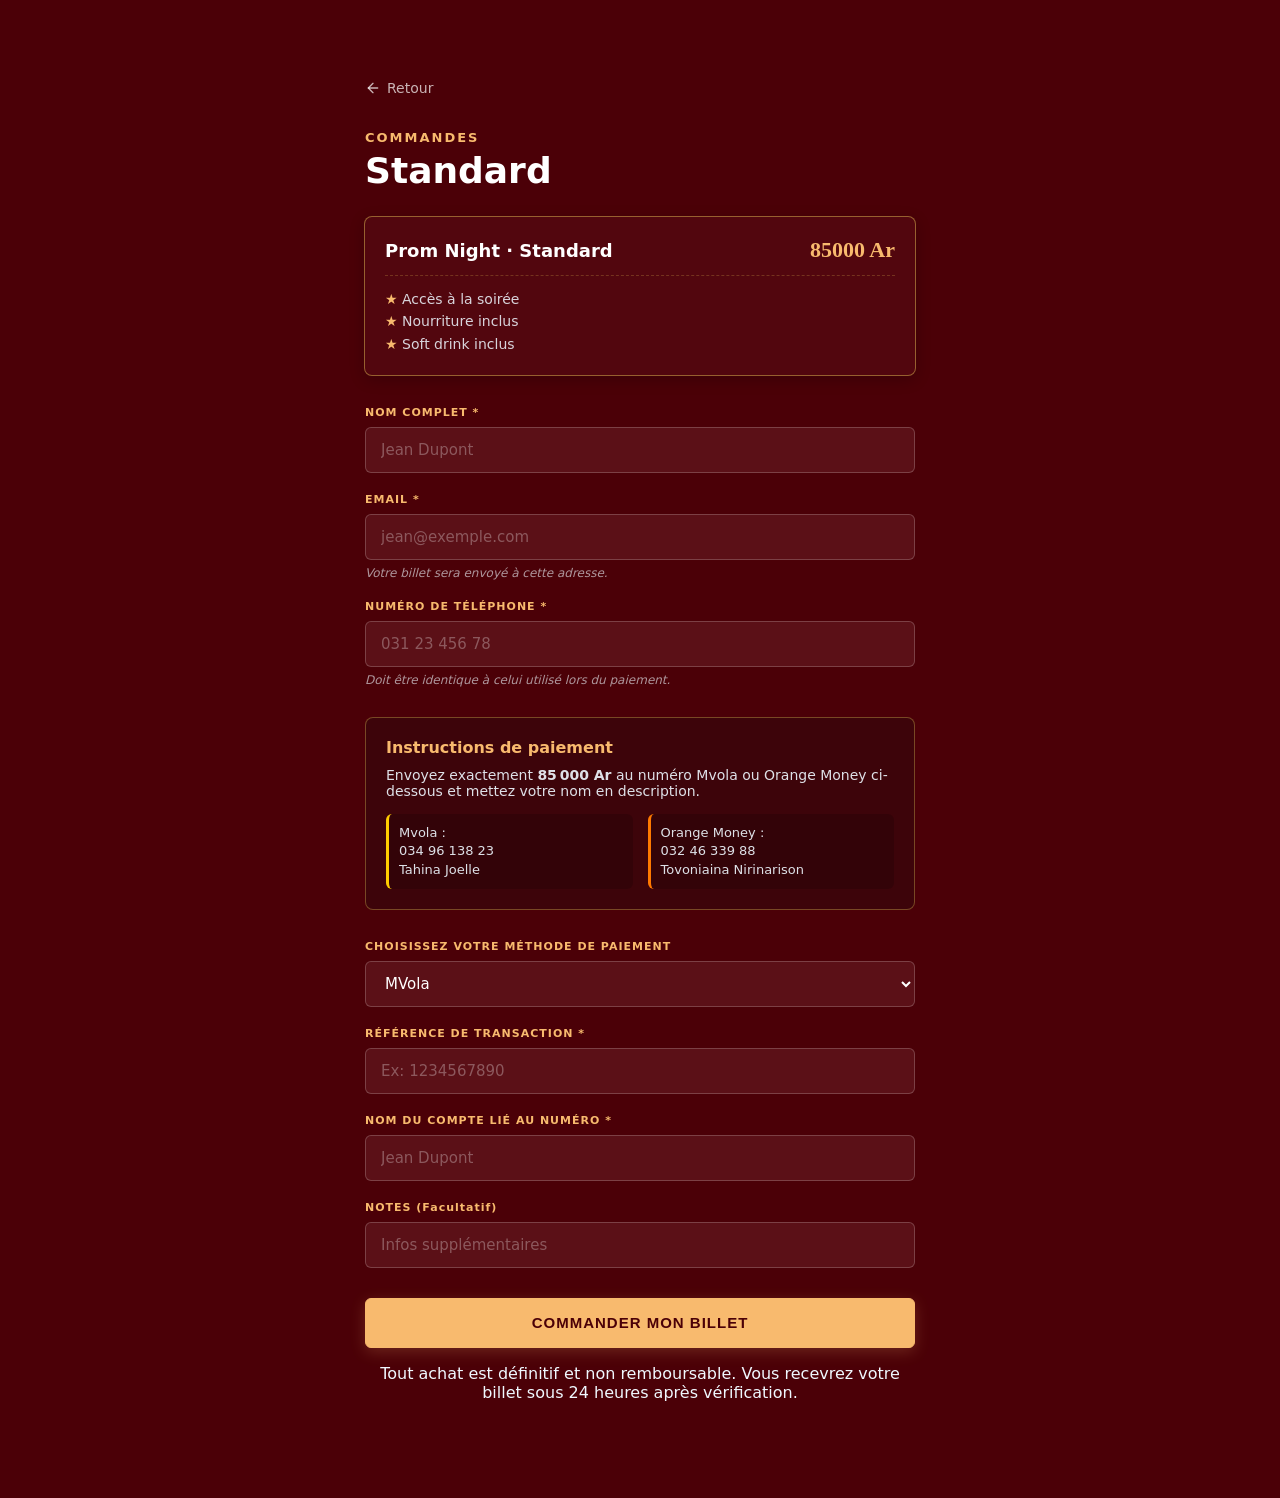
==== standard.html @ c993aa70 "Premier commit" ====
<!DOCTYPE html>
<html lang="fr">

    <head>
    <meta charset="UTF-8">
    <title>Commandes Standard</title>
    <link rel="stylesheet" href="style/standard.css"/>
    </head>

</html>

<body>
    <div class="standard">
        <div class="retour">
            <a href="index.html"><svg xmlns="http://www.w3.org/2000/svg" width="16" height="16" viewBox="0 0 24 24" fill="none" stroke="currentColor" stroke-width="2" stroke-linecap="round" stroke-linejoin="round" class="lucide lucide-arrow-left"><path d="m12 19-7-7 7-7"></path><path d="M19 12H5"></path></svg> Retour</a>
        </div>

        <div class="titre">
            <h3>COMMANDES</h3>
            <h1>Standard</h1>
        </div>

        <div class="infos">
            <div class="cube">
                <div class="prix-modele">
                    <p class="modele">Prom Night · Standard</p>
                    <p class="prix">85000 Ar</p>
                </div>
                
                <p class="carac"><b>★</b> Accès à la soirée<br>
                    <b>★</b> Nourriture inclus<br>
                    <b>★</b> Soft drink inclus</p>
            </div>
        </div>

        <form action="https://api.web3forms.com/submit" method="POST">
            <input type="hidden" name="access_key" value="b6f917ed-807e-40d2-9d2b-b7c85d6cf502">

            <label>
                <p class="info">NOM COMPLET *</p>
                <input type="text" name="nom" placeholder="Jean Dupont" required>
            </label>

            <label>
                <p class="info">EMAIL *</p>
                <input type="email" name="email" placeholder="jean@exemple.com" required>
                <p class="precision">Votre billet sera envoyé à cette adresse.</p>
            </label>
                
            <label>
                <p class="info">NUMÉRO DE TÉLÉPHONE *</p>
                <input type="tel" name="telephone" placeholder="031 23 456 78" pattern="[0-9+\s]+" required>
                 <p class="precision">Doit être identique à celui utilisé lors du paiement.</p>
            </label>

            <div class="instructions">
                <h4>Instructions de paiement</h4>
                <p>Envoyez exactement <b>85 000 Ar</b> au numéro Mvola ou Orange Money ci-dessous et mettez votre nom en description.</p>
                <div class="numero">
                    <p class="mvola">Mvola :<br>034 96 138 23<br>Tahina Joelle</p>
                    <p class="orange">Orange Money :<br>032 46 339 88<br>Tovoniaina Nirinarison</p>
                </div>

            </div>

            <label>
                <p class="info">CHOISISSEZ VOTRE MÉTHODE DE PAIEMENT</p>
                <select name="paiement">
                    <option value="Mvola">MVola</option>
                    <option value="Orange Money">Orange Money</option>
                </select>
            </label>

            <label>
                <p class="info">RÉFÉRENCE DE TRANSACTION *</p>
                <input type="text" name="Référence" placeholder="Ex: 1234567890" required>
            </label>

            <label>
                <p class="info">NOM DU COMPTE LIÉ AU NUMÉRO *</p>
                <input type="text" name="nom" placeholder="Jean Dupont" required>
            </label>

            <label>
                <p class="info">NOTES (Facultatif) </p>
                <input type="text" name="notes" placeholder="Infos supplémentaires" >
            </label>

            <div class="button">
                <button type="submit">COMMANDER MON BILLET</button>
            </div>
        </form>
        <div class="disclaimer">
            <p>Tout achat est définitif et non remboursable. Vous recevrez votre billet sous 24 heures après vérification.</p>
        </div>
    </div>

</body>
---- style/standard.css ----
html {
    scroll-behavior: smooth;
}

body {
    color: #f0f8ff; /* aliceblue */
    background-color: rgb(75, 0, 7);
    margin: 0;
    padding: 80px 20px; /* Réduit légèrement pour être plus équilibré */
}

/* --- Structure globale --- */
.standard {
    display: flex;
    flex-direction: column;
    align-items: center;
    max-width: 550px; /* Aligne tout le contenu sur cette largeur maximale */
    margin: 0 auto;
}

/* --- Bouton Retour --- */
.standard .retour {
    display: block;
    width: 100%;
    text-align: left;
    margin-bottom: 20px;
}

.standard .retour a {
    text-decoration: none;
    color: rgba(255, 255, 255, 0.7);
    font-family: system-ui, sans-serif;
    font-size: 14px;
    font-weight: 500;
    display: inline-flex;
    align-items: center;
    gap: 6px;
    transition: 0.3s color ease;
}

.standard .retour a:hover {
    color: rgb(248, 186, 110);
}

/* --- Section Titre --- */
.standard .titre {
    display: block;
    width: 100%;
    padding-top: 10px;
    margin-bottom: 25px;
}

.standard .titre h3 {
    margin: 0 0 5px 0;
    font-family: system-ui, sans-serif;
    font-size: 13px;
    font-weight: 700;
    letter-spacing: 2px; /* Effet moderne espacé */
    color: rgb(248, 186, 110);
}

.standard .titre h1 {
    margin: 0;
    font-family: system-ui, sans-serif;
    font-size: 36px;
    font-weight: 800;
    color: #ffffff;
}

/* --- Encadré Infos Billet --- */
.standard .infos {
    display: block;
    width: 100%;
    border: 1px solid rgba(255, 229, 98, 0.4);
    border-radius: 8px;
    background-color: rgb(82, 6, 14);
    box-shadow: 0 4px 15px rgba(0, 0, 0, 0.2);
}

.standard .infos .cube {
    padding: 20px;
}

.standard .infos .prix-modele {
    display: flex;
    justify-content: space-between; /* Aligne automatiquement le titre à gauche et le prix à droite */
    align-items: center;
    margin-bottom: 12px;
    border-bottom: 1px dashed rgba(255, 229, 98, 0.2);
    padding-bottom: 12px;
}

.standard .infos .cube .prix-modele .modele {
    font-family: system-ui, sans-serif;
    font-weight: 700;
    font-size: 18px;
    margin: 0;
    color: #ffffff;
}

.standard .infos .cube .prix-modele .prix {
    font-family: "Georgia", serif;
    font-size: 22px;
    font-weight: bold;
    color: rgb(248, 186, 110);
    margin: 0;
}

.standard .infos .cube .carac {
    margin: 0;
    font-family: system-ui, sans-serif;
    font-size: 14px;
    line-height: 1.6;
    color: rgba(240, 248, 255, 0.85);
}

.standard .infos .cube .carac b {
    color: rgb(248, 186, 110);
}

/* --- Formulaire --- */
.standard form {
    padding-top: 30px;
    display: flex;
    flex-direction: column;
    gap: 20px;
    width: 100%;
    font-family: system-ui, sans-serif;
}

.standard form label {
    display: flex;
    flex-direction: column;
}

.standard form label .info {
    margin: 0 0 8px 0;
    font-size: 11px;
    font-weight: 700;
    letter-spacing: 1px;
    color: rgb(248, 186, 110);
}

.standard form label .precision {
    margin: 6px 0 0 0;
    font-size: 12px;
    color: rgba(240, 248, 255, 0.6);
    font-style: italic;
}

/* --- Champs de saisie (Inputs & Select) --- */
.standard form input, 
.standard form select {
    box-sizing: border-box; /* Évite que les paddings déforment la largeur */
    height: 46px;
    width: 100%;
    border-radius: 6px;
    padding-left: 15px;
    padding-right: 15px;
    background-color: rgb(91, 16, 23);
    border: 1px solid rgba(255, 255, 255, 0.2);
    color: #ffffff; /* Écrit en blanc pour la lisibilité */
    font-family: system-ui, sans-serif;
    font-size: 15px;
    transition: 0.3s all ease;
}

.standard form input::placeholder {
    color: rgba(255, 255, 255, 0.3);
}

.standard form input:focus, 
.standard form select:focus {
    outline: none;
    border-color: rgb(248, 186, 110);
    box-shadow: 0 0 8px rgba(248, 186, 110, 0.2);
}

/* --- Bloc Instructions de Paiement --- */
.standard form .instructions {
    border: 1px solid rgba(255, 229, 98, 0.3);
    border-radius: 8px;
    background-color: rgb(61, 4, 10);
    padding: 20px;
    margin: 10px 0;
}

.standard form .instructions h4 {
    margin: 0 0 10px 0;
    color: rgb(248, 186, 110);
    font-size: 16px;
    font-weight: 700;
}

.standard form .instructions p {
    margin: 0 0 15px 0;
    font-size: 14px;
    color: rgba(240, 248, 255, 0.9);
}

.standard form .instructions .numero {
    display: flex;
    justify-content: space-between;
    gap: 15px;
}

.standard form .instructions .numero p {
    margin: 0;
    flex: 1;
    padding: 10px;
    background: rgba(0, 0, 0, 0.15);
    border-radius: 6px;
    font-size: 13px;
    line-height: 1.4;
    border-left: 3px solid transparent;
}

.standard form .instructions .numero .mvola {
    border-left-color: #ffcc00; /* Rappel couleur Mvola */
}

.standard form .instructions .numero .orange {
    border-left-color: #ff7900; /* Rappel couleur Orange */
}

/* --- Zone Bouton Valider --- */
.standard form .button {
    padding-top: 10px;
}

.standard form .button button {
    height: 50px;
    width: 100%;
    border-radius: 6px;
    font-size: 15px;
    font-weight: 700;
    letter-spacing: 1px;
    border: 1px solid rgb(248, 186, 110);
    background-color: rgb(248, 186, 110);
    color: rgb(75, 0, 7); /* Texte sombre sur fond clair */
    cursor: pointer;
    transition: 0.3s all ease;
    box-shadow: 0 4px 15px rgba(248, 186, 110, 0.2);
}

.standard form .button button:hover {
    background-color: rgb(255, 202, 137);
    border-color: rgb(255, 202, 137);
    transform: translateY(-2px); /* Léger effet de surélévation */
    box-shadow: 0 6px 20px rgba(248, 186, 110, 0.4);
}

.standard form .button button:active {
    transform: translateY(0);
}

.standard .disclaimer{
    font-family: system-ui, -apple-system, BlinkMacSystemFont, 'Segoe UI', Roboto, Oxygen, Ubuntu, Cantarell, 'Open Sans', 'Helvetica Neue', sans-serif;
    text-align: center;
}
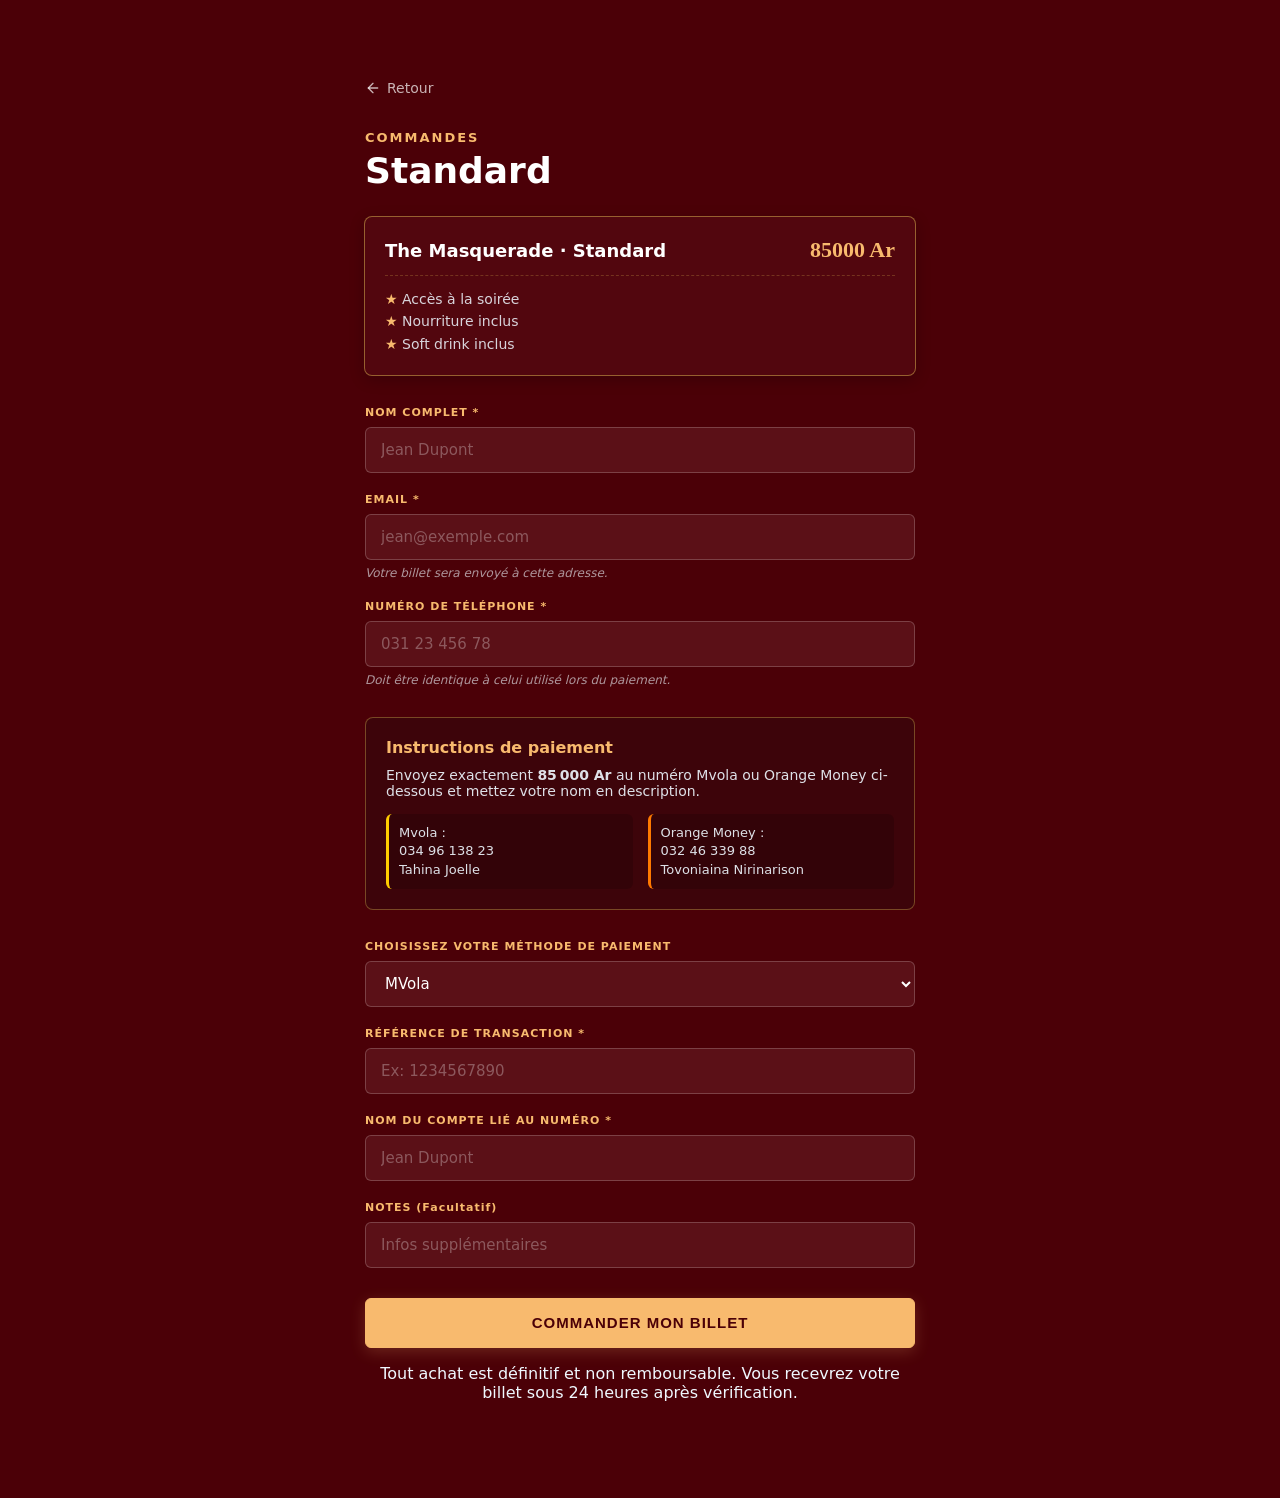
==== commit edd997c0: "huitieme commit" ====
--- a/standard.html
+++ b/standard.html
@@ -3,6 +3,8 @@
 
     <head>
     <meta charset="UTF-8">
+    <meta name="viewport" content="width=device-width, initial-scale=1.0">
+    <meta name="format-detection" content="telephone=no">
     <title>Commandes Standard</title>
     <link rel="stylesheet" href="style/standard.css"/>
     </head>
@@ -23,7 +25,7 @@
         <div class="infos">
             <div class="cube">
                 <div class="prix-modele">
-                    <p class="modele">Prom Night · Standard</p>
+                    <p class="modele">The Masquerade · Standard</p>
                     <p class="prix">85000 Ar</p>
                 </div>
                 
@@ -78,7 +80,7 @@
 
             <label>
                 <p class="info">NOM DU COMPTE LIÉ AU NUMÉRO *</p>
-                <input type="text" name="nom" placeholder="Jean Dupont" required>
+                <input type="text" name="nom_compte" placeholder="Jean Dupont" required>
             </label>
 
             <label>
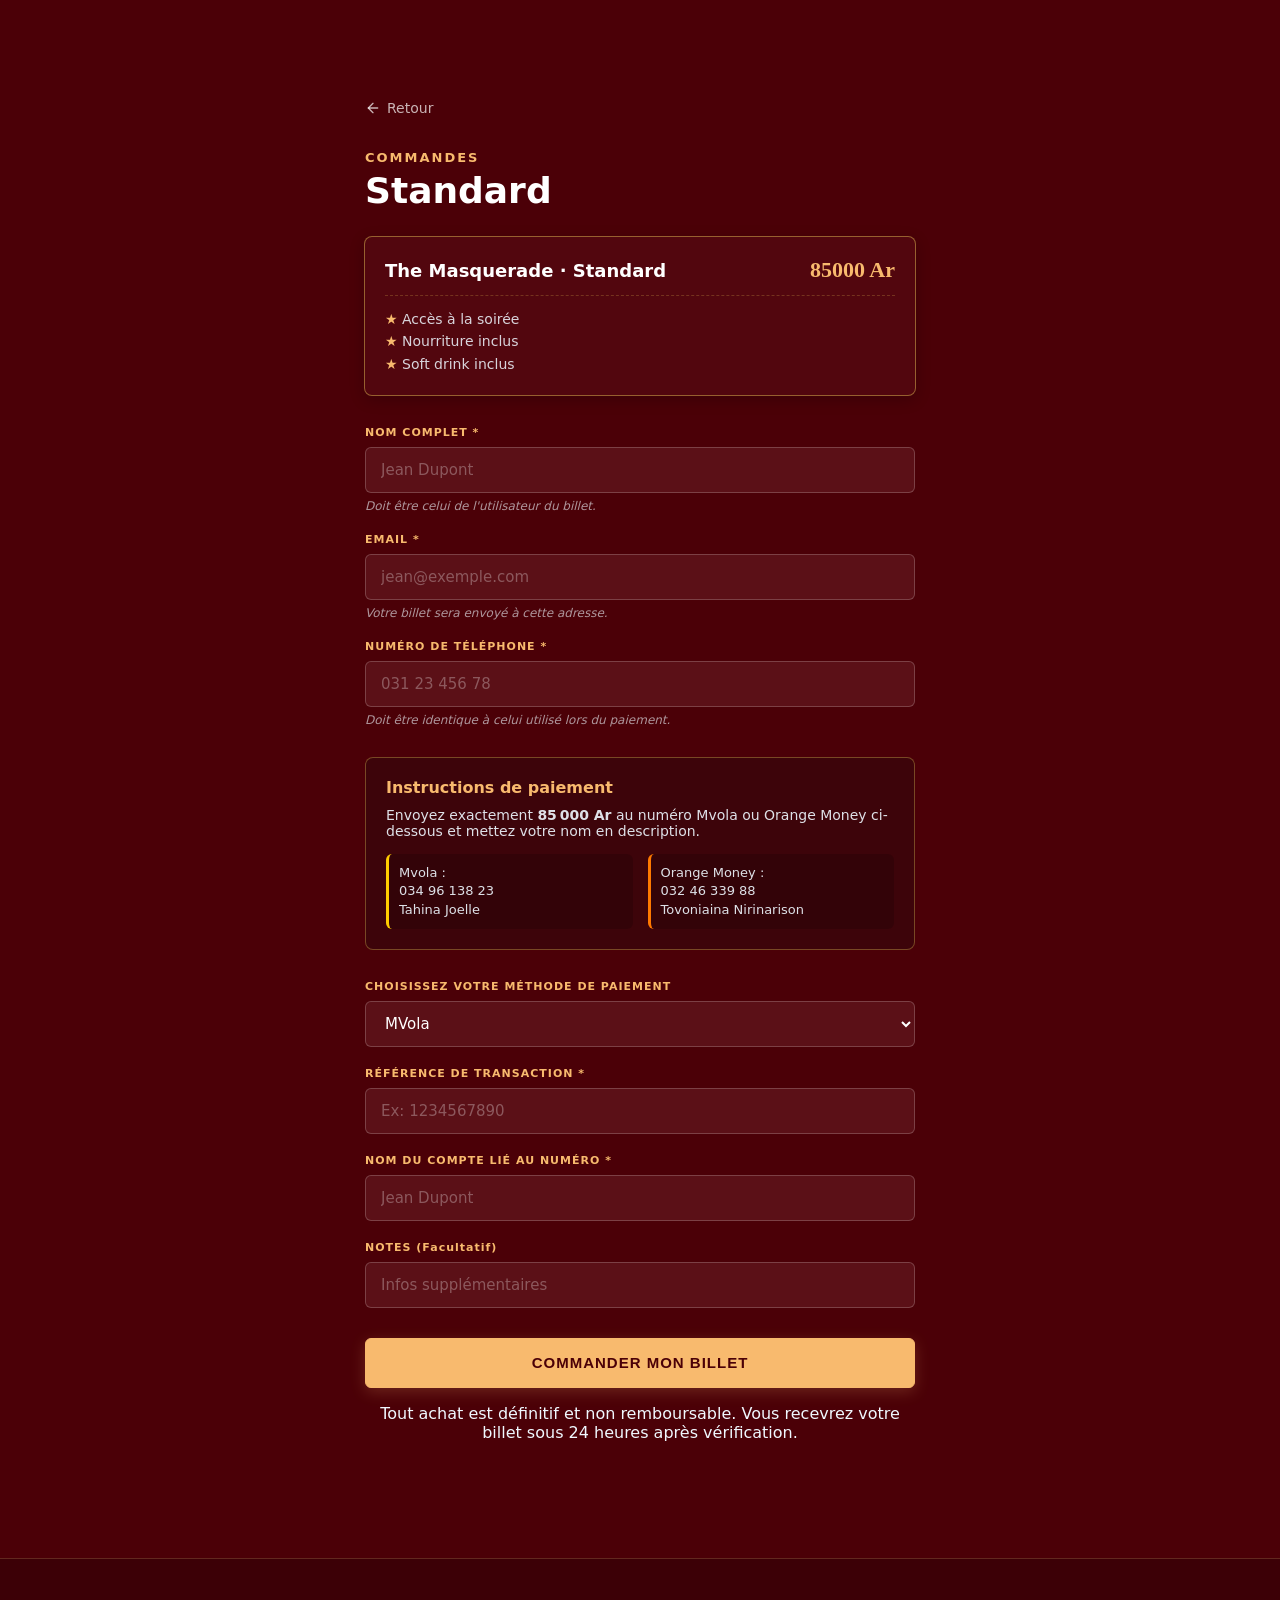
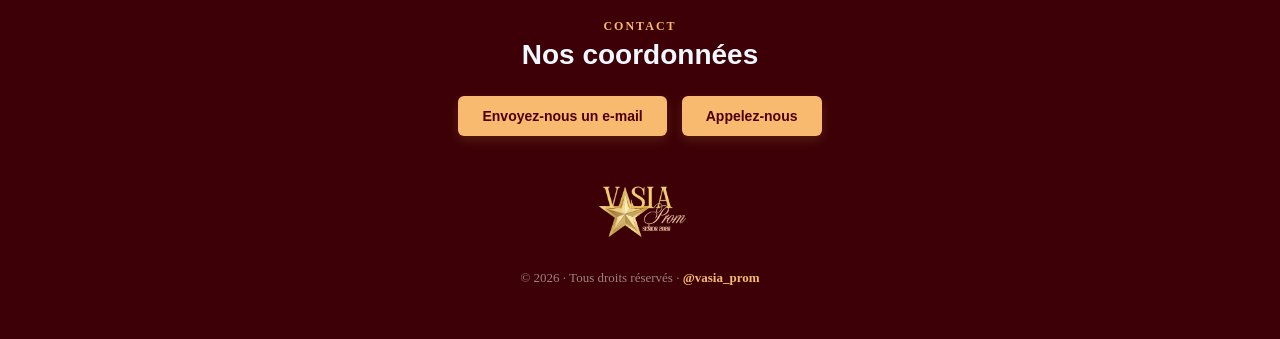
==== commit e83d0a4a: "11 commit" ====
--- a/standard.html
+++ b/standard.html
@@ -9,92 +9,120 @@
     <link rel="stylesheet" href="style/standard.css"/>
     </head>
 
-</html>
 
-<body>
-    <div class="standard">
-        <div class="retour">
-            <a href="index.html"><svg xmlns="http://www.w3.org/2000/svg" width="16" height="16" viewBox="0 0 24 24" fill="none" stroke="currentColor" stroke-width="2" stroke-linecap="round" stroke-linejoin="round" class="lucide lucide-arrow-left"><path d="m12 19-7-7 7-7"></path><path d="M19 12H5"></path></svg> Retour</a>
-        </div>
+    <body>
+        <div class="standard">
+            <div class="retour">
+                <a href="index.html"><svg xmlns="http://www.w3.org/2000/svg" width="16" height="16" viewBox="0 0 24 24" fill="none" stroke="currentColor" stroke-width="2" stroke-linecap="round" stroke-linejoin="round" class="lucide lucide-arrow-left"><path d="m12 19-7-7 7-7"></path><path d="M19 12H5"></path></svg> Retour</a>
+            </div>
 
-        <div class="titre">
-            <h3>COMMANDES</h3>
-            <h1>Standard</h1>
-        </div>
+            <div class="titre">
+                <h3>COMMANDES</h3>
+                <h1>Standard</h1>
+            </div>
 
-        <div class="infos">
-            <div class="cube">
-                <div class="prix-modele">
-                    <p class="modele">The Masquerade · Standard</p>
-                    <p class="prix">85000 Ar</p>
+            <div class="infos">
+                <div class="cube">
+                    <div class="prix-modele">
+                        <p class="modele">The Masquerade · Standard</p>
+                        <p class="prix">85000 Ar</p>
+                    </div>
+                    
+                    <p class="carac"><b>★</b> Accès à la soirée<br>
+                        <b>★</b> Nourriture inclus<br>
+                        <b>★</b> Soft drink inclus</p>
                 </div>
-                
-                <p class="carac"><b>★</b> Accès à la soirée<br>
-                    <b>★</b> Nourriture inclus<br>
-                    <b>★</b> Soft drink inclus</p>
+            </div>
+
+            <form action="https://api.web3forms.com/submit" method="POST">
+                <input type="hidden" name="access_key" value="b6f917ed-807e-40d2-9d2b-b7c85d6cf502">
+
+                <label>
+                    <p class="info">NOM COMPLET *</p>
+                    <input type="text" name="nom" placeholder="Jean Dupont" required>
+                    <p class="precision">Doit être celui de l'utilisateur du billet.</p>
+                </label>
+
+                <label>
+                    <p class="info">EMAIL *</p>
+                    <input type="email" name="email" placeholder="jean@exemple.com" required>
+                    <p class="precision">Votre billet sera envoyé à cette adresse.</p>
+                </label>
+                    
+                <label>
+                    <p class="info">NUMÉRO DE TÉLÉPHONE *</p>
+                    <input type="tel" name="telephone" placeholder="031 23 456 78" pattern="[0-9+\s]+" required>
+                    <p class="precision">Doit être identique à celui utilisé lors du paiement.</p>
+                </label>
+
+                <div class="instructions">
+                    <h4>Instructions de paiement</h4>
+                    <p>Envoyez exactement <b>85 000 Ar</b> au numéro Mvola ou Orange Money ci-dessous et mettez votre nom en description.</p>
+                    <div class="numero">
+                        <p class="mvola">Mvola :<br>034 96 138 23<br>Tahina Joelle</p>
+                        <p class="orange">Orange Money :<br>032 46 339 88<br>Tovoniaina Nirinarison</p>
+                    </div>
+
+                </div>
+
+                <label>
+                    <p class="info">CHOISISSEZ VOTRE MÉTHODE DE PAIEMENT</p>
+                    <select name="paiement">
+                        <option value="Mvola">MVola</option>
+                        <option value="Orange Money">Orange Money</option>
+                    </select>
+                </label>
+
+                <label>
+                    <p class="info">RÉFÉRENCE DE TRANSACTION *</p>
+                    <input type="text" name="Référence" placeholder="Ex: 1234567890" required>
+                </label>
+
+                <label>
+                    <p class="info">NOM DU COMPTE LIÉ AU NUMÉRO *</p>
+                    <input type="text" name="nom_compte" placeholder="Jean Dupont" required>
+                </label>
+
+                <label>
+                    <p class="info">NOTES (Facultatif) </p>
+                    <input type="text" name="notes" placeholder="Infos supplémentaires" >
+                </label>
+
+                <div class="button">
+                    <button type="submit">COMMANDER MON BILLET</button>
+                </div>
+            </form>
+            <div class="disclaimer">
+                <p>Tout achat est définitif et non remboursable. Vous recevrez votre billet sous 24 heures après vérification.</p>
             </div>
         </div>
 
-        <form action="https://api.web3forms.com/submit" method="POST">
-            <input type="hidden" name="access_key" value="b6f917ed-807e-40d2-9d2b-b7c85d6cf502">
+        <footer>
+            <div id="contacts">
+                <p>CONTACT</p>
+                <h1>Nos coordonnées</h1>
+                
+                <div class="bloc-contacts">
+                    <div class="contact">
+                        <a href="mailto:mahesh.koumar.trishoul@gmail.com">Envoyez-nous un e-mail</a>
+                    </div>
 
-            <label>
-                <p class="info">NOM COMPLET *</p>
-                <input type="text" name="nom" placeholder="Jean Dupont" required>
-            </label>
-
-            <label>
-                <p class="info">EMAIL *</p>
-                <input type="email" name="email" placeholder="jean@exemple.com" required>
-                <p class="precision">Votre billet sera envoyé à cette adresse.</p>
-            </label>
-                
-            <label>
-                <p class="info">NUMÉRO DE TÉLÉPHONE *</p>
-                <input type="tel" name="telephone" placeholder="031 23 456 78" pattern="[0-9+\s]+" required>
-                 <p class="precision">Doit être identique à celui utilisé lors du paiement.</p>
-            </label>
-
-            <div class="instructions">
-                <h4>Instructions de paiement</h4>
-                <p>Envoyez exactement <b>85 000 Ar</b> au numéro Mvola ou Orange Money ci-dessous et mettez votre nom en description.</p>
-                <div class="numero">
-                    <p class="mvola">Mvola :<br>034 96 138 23<br>Tahina Joelle</p>
-                    <p class="orange">Orange Money :<br>032 46 339 88<br>Tovoniaina Nirinarison</p>
+                    <div class="contact">
+                        <a href="tel:+261324633988">Appelez-nous</a>
+                    </div>
                 </div>
 
             </div>
 
-            <label>
-                <p class="info">CHOISISSEZ VOTRE MÉTHODE DE PAIEMENT</p>
-                <select name="paiement">
-                    <option value="Mvola">MVola</option>
-                    <option value="Orange Money">Orange Money</option>
-                </select>
-            </label>
+            <div class="logo">
+                <img src="images/Vasia.png" id="logo_prom_footer">
+            </div>
 
-            <label>
-                <p class="info">RÉFÉRENCE DE TRANSACTION *</p>
-                <input type="text" name="Référence" placeholder="Ex: 1234567890" required>
-            </label>
+            <div class="informations">
+                <p>© 2026 · Tous droits réservés · <a href="//www.instagram.com/vasia_prom/" target="_blank">@vasia_prom</a>
+            </div>
+        </footer>
 
-            <label>
-                <p class="info">NOM DU COMPTE LIÉ AU NUMÉRO *</p>
-                <input type="text" name="nom_compte" placeholder="Jean Dupont" required>
-            </label>
+    </body>
 
-            <label>
-                <p class="info">NOTES (Facultatif) </p>
-                <input type="text" name="notes" placeholder="Infos supplémentaires" >
-            </label>
-
-            <div class="button">
-                <button type="submit">COMMANDER MON BILLET</button>
-            </div>
-        </form>
-        <div class="disclaimer">
-            <p>Tout achat est définitif et non remboursable. Vous recevrez votre billet sous 24 heures après vérification.</p>
-        </div>
-    </div>
-
-</body>+</html>
--- a/style/standard.css
+++ b/style/standard.css
@@ -6,7 +6,7 @@
     color: #f0f8ff; /* aliceblue */
     background-color: rgb(75, 0, 7);
     margin: 0;
-    padding: 80px 20px; /* Réduit légèrement pour être plus équilibré */
+    padding-top: 100px; /* Réduit légèrement pour être plus équilibré */
 }
 
 /* --- Structure globale --- */
@@ -257,4 +257,157 @@
 .standard .disclaimer{
     font-family: system-ui, -apple-system, BlinkMacSystemFont, 'Segoe UI', Roboto, Oxygen, Ubuntu, Cantarell, 'Open Sans', 'Helvetica Neue', sans-serif;
     text-align: center;
+}
+
+footer {
+    text-align: center;
+    border-top: 1px solid rgba(250, 197, 131, 0.2);
+    margin-top: 100px;
+    padding: 60px 20px 40px 20px;
+    background: rgba(0, 0, 0, 0.2);
+}
+
+footer #contacts h1 {
+    font-family: "Roboto Condensed", sans-serif;
+    font-size: 28px;
+    font-weight: 800;
+    margin-top: 5px;
+    margin-bottom: 25px;
+}
+
+footer #contacts p {
+    font-size: 12px;
+    font-weight: 700;
+    letter-spacing: 2px;
+    color: rgb(248, 186, 110);
+    margin: 0;
+}
+
+footer .bloc-contacts {
+    display: flex;
+    justify-content: center;
+    flex-wrap: wrap;
+    gap: 15px;
+}
+
+footer .bloc-contacts .contact {
+    font-family: "Varela Round", sans-serif;
+    border-radius: 6px;
+    background-color: rgb(248, 186, 110);
+    transition: 0.3s all ease;
+    box-shadow: 0 4px 12px rgba(248, 186, 110, 0.15);
+}
+
+footer .bloc-contacts a {
+    color: rgb(75, 0, 7);
+    text-decoration: none;
+    font-weight: 700;
+    font-size: 14px;
+    display: block;
+    padding: 12px 24px;
+}
+
+footer .bloc-contacts .contact:hover {
+    transform: translateY(-2px);
+    background-color: rgb(254, 202, 137);
+    box-shadow: 0 6px 15px rgba(254, 202, 137, 0.3);
+}
+
+footer #logo_prom_footer {
+    width: 100px;
+    height: auto;
+    padding-top: 40px;
+}
+
+footer .informations p {
+    font-size: 13px;
+    color: rgba(255, 255, 255, 0.5);
+    margin-top: 20px;
+}
+
+footer .informations a {
+    color: rgb(248, 186, 110);
+    text-decoration: none;
+    font-weight: 600;
+}
+
+footer .informations a:hover {
+    text-decoration: underline;
+}
+
+/* ==========================================================================
+   8. ADAPTATION MOBILE (ÉCRANS DE MOINS DE 600PX)
+   ========================================================================== */
+@media (max-width: 600px) {
+    body {
+        padding: 40px 16px; /* Réduit l'espace en haut et sur les côtés pour laisser place au contenu */
+        overflow-x: hidden;
+    }
+
+    .standard .titre h1 {
+        font-size: 28px; /* Évite que le titre du pass ne prenne trop de place */
+    }
+
+    /* --- Encadré Infos Billet --- */
+    .standard .infos .cube {
+        padding: 15px; /* Compresse légèrement les paddings */
+    }
+
+    .standard .infos .prix-modele .modele {
+        font-size: 16px;
+    }
+
+    .standard .infos .prix-modele .prix {
+        font-size: 19px;
+    }
+
+    /* --- Instructions de Paiement --- */
+    .standard form .instructions {
+        padding: 15px;
+    }
+
+    .standard form .instructions .numero {
+        flex-direction: column; /* Aligne Mvola et Orange verticalement sur les petits écrans */
+        gap: 10px;
+    }
+
+    .standard form .instructions .numero p {
+        width: 100%;
+        box-sizing: border-box;
+    }
+
+    /* --- Champs du formulaire --- */
+    .standard form input, 
+    .standard form select {
+        font-size: 16px; /* Évite l'effet de zoom automatique forcé par iOS/Safari sur les inputs */
+    }
+    
+    .standard form label .precision {
+        font-size: 11px;
+    }
+
+
+    footer {
+            margin-top: 60px;
+            padding: 40px 15px 30px 15px;
+        }
+
+    footer #contacts h1 {
+        font-size: 24px;
+    }
+
+    footer .bloc-contacts {
+        flex-direction: column; /* Met "Appelez-nous" et "Email" l'un sous l'autre */
+        align-items: center;
+        gap: 10px;
+    }
+
+    footer .bloc-contacts .contact {
+        width: 100%;
+        max-width: 240px;
+    }
+
+    footer .bloc-contacts a {
+        padding: 10px 15px;
+    }
 }
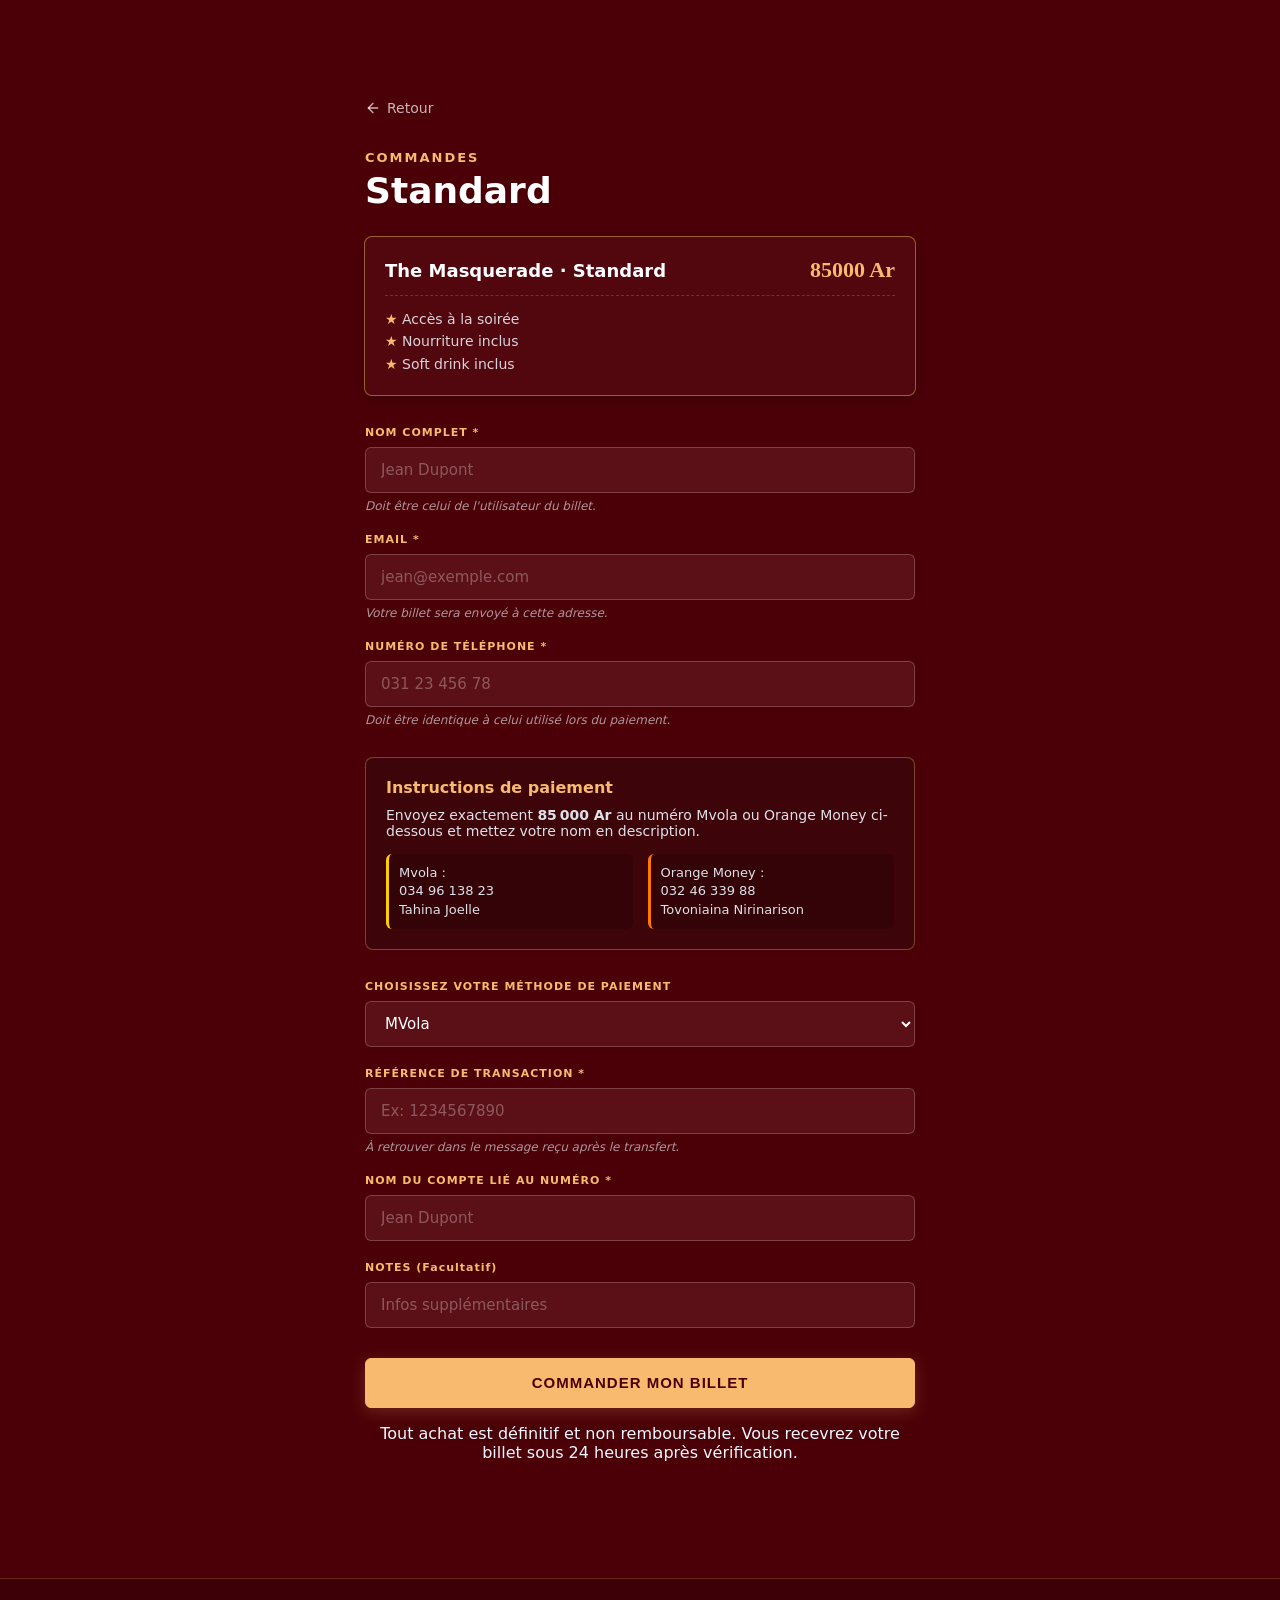
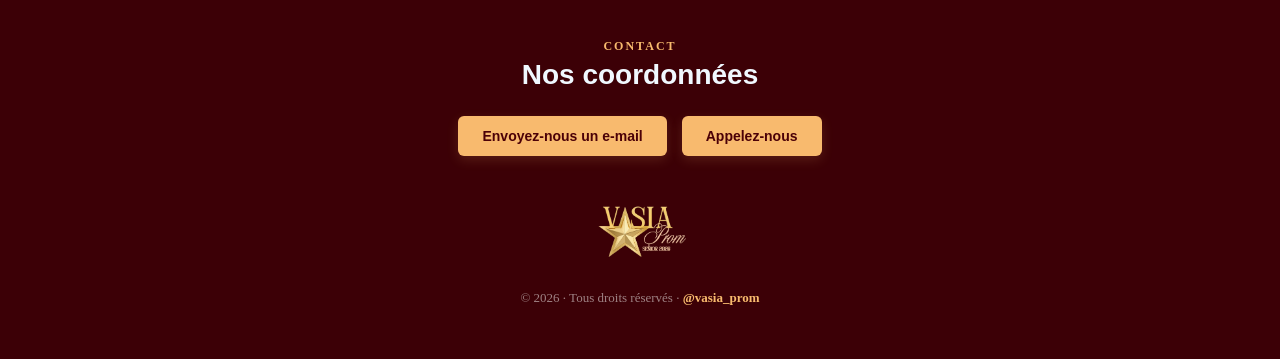
==== commit 0eaebf46: "precision" ====
--- a/standard.html
+++ b/standard.html
@@ -76,6 +76,7 @@
                 <label>
                     <p class="info">RÉFÉRENCE DE TRANSACTION *</p>
                     <input type="text" name="Référence" placeholder="Ex: 1234567890" required>
+                    <p class="precision">À retrouver dans le message reçu après le transfert.</p>
                 </label>
 
                 <label>
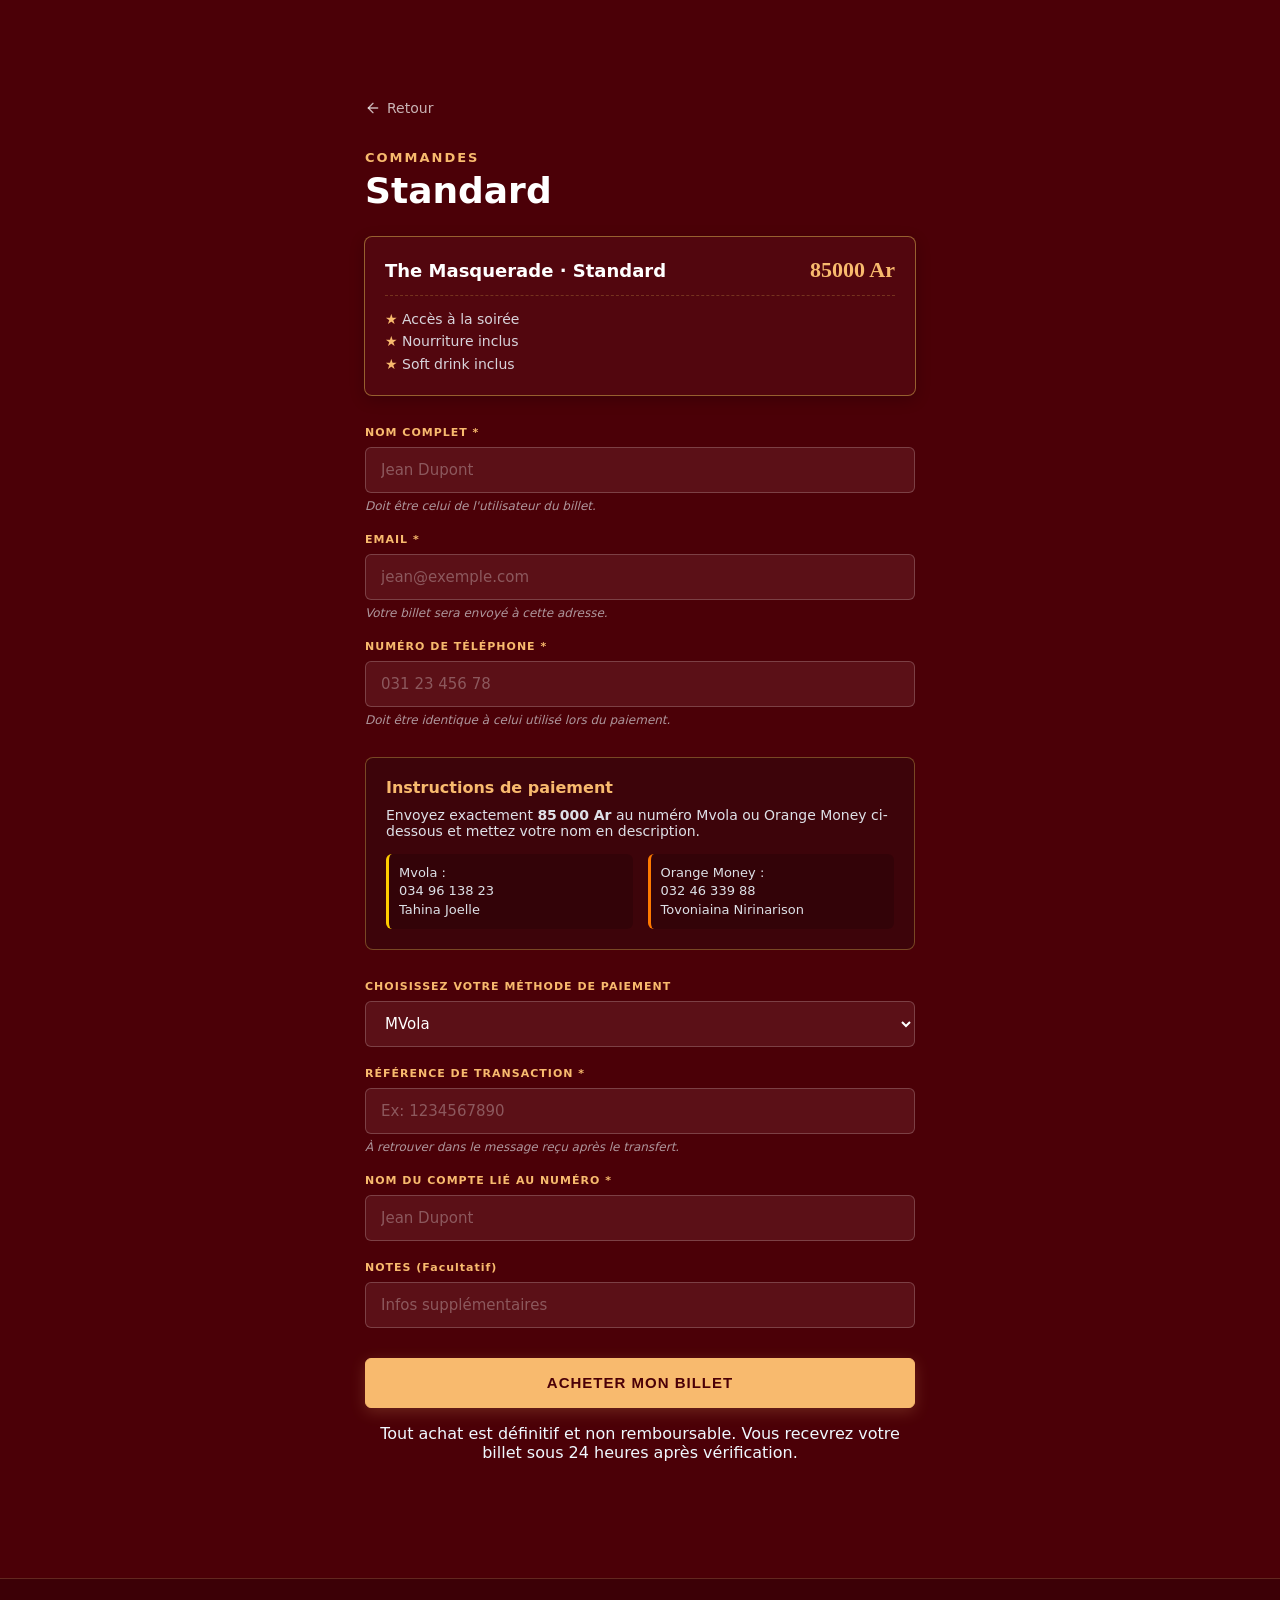
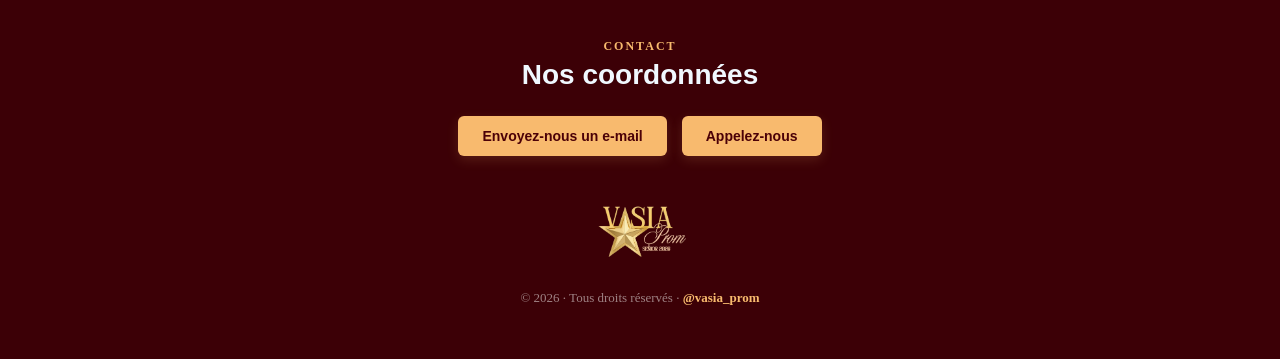
==== commit bded4b93: "maj" ====
--- a/standard.html
+++ b/standard.html
@@ -6,6 +6,7 @@
     <meta name="viewport" content="width=device-width, initial-scale=1.0">
     <meta name="format-detection" content="telephone=no">
     <title>Commandes Standard</title>
+    <link rel="icon" href="images/Vasia.png" type="image/png">
     <link rel="stylesheet" href="style/standard.css"/>
     </head>
 
@@ -90,7 +91,7 @@
                 </label>
 
                 <div class="button">
-                    <button type="submit">COMMANDER MON BILLET</button>
+                    <button type="submit">ACHETER MON BILLET</button>
                 </div>
             </form>
             <div class="disclaimer">
--- a/style/standard.css
+++ b/style/standard.css
@@ -388,9 +388,9 @@
 
 
     footer {
-            margin-top: 60px;
-            padding: 40px 15px 30px 15px;
-        }
+        margin-top: 60px;
+        padding: 40px 15px 30px 15px;
+    }
 
     footer #contacts h1 {
         font-size: 24px;
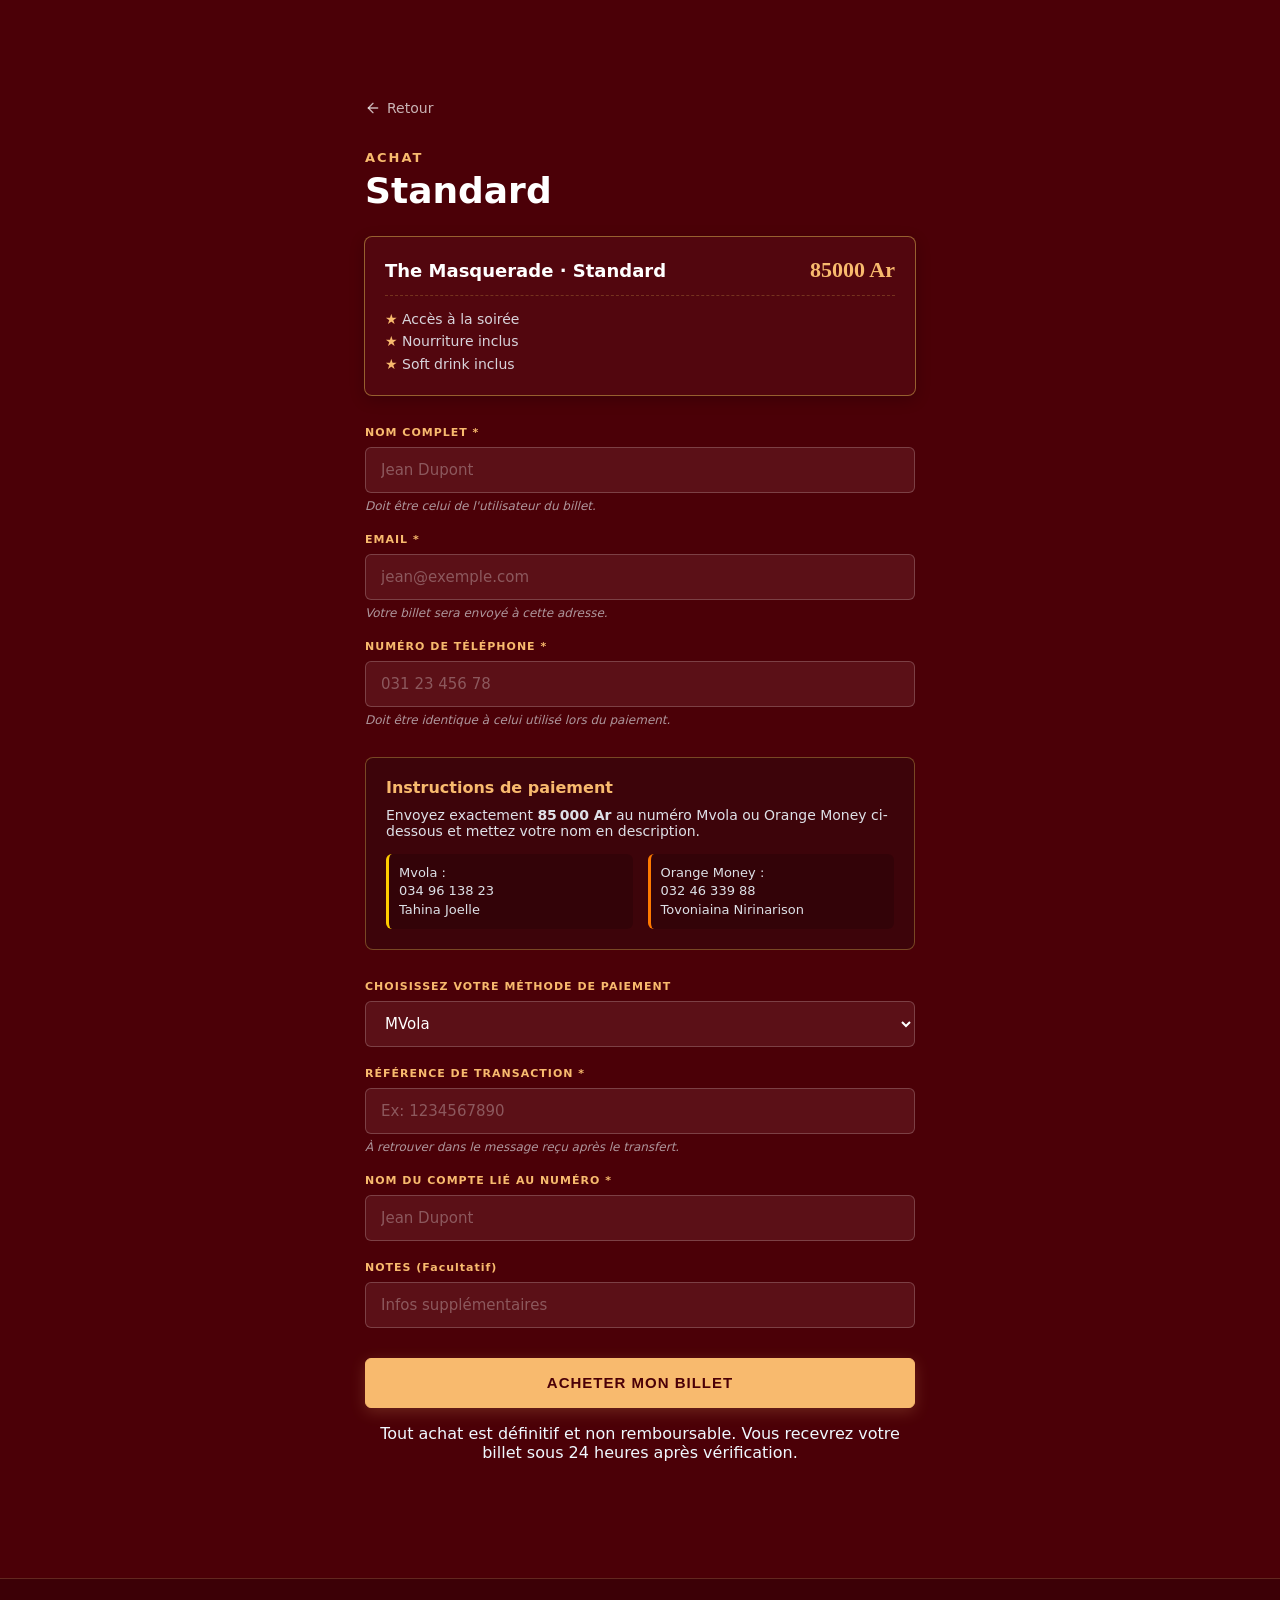
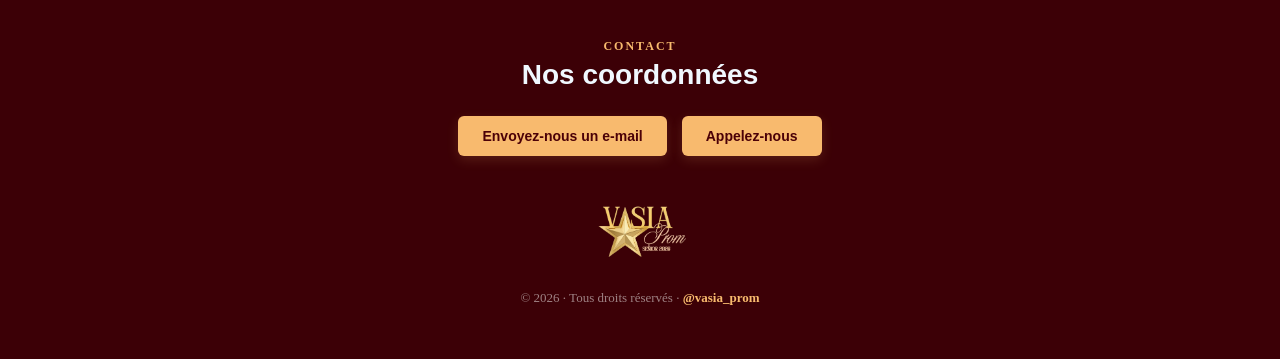
==== commit 9ccbe928: "maj" ====
--- a/standard.html
+++ b/standard.html
@@ -18,7 +18,7 @@
             </div>
 
             <div class="titre">
-                <h3>COMMANDES</h3>
+                <h3>ACHAT</h3>
                 <h1>Standard</h1>
             </div>
 
